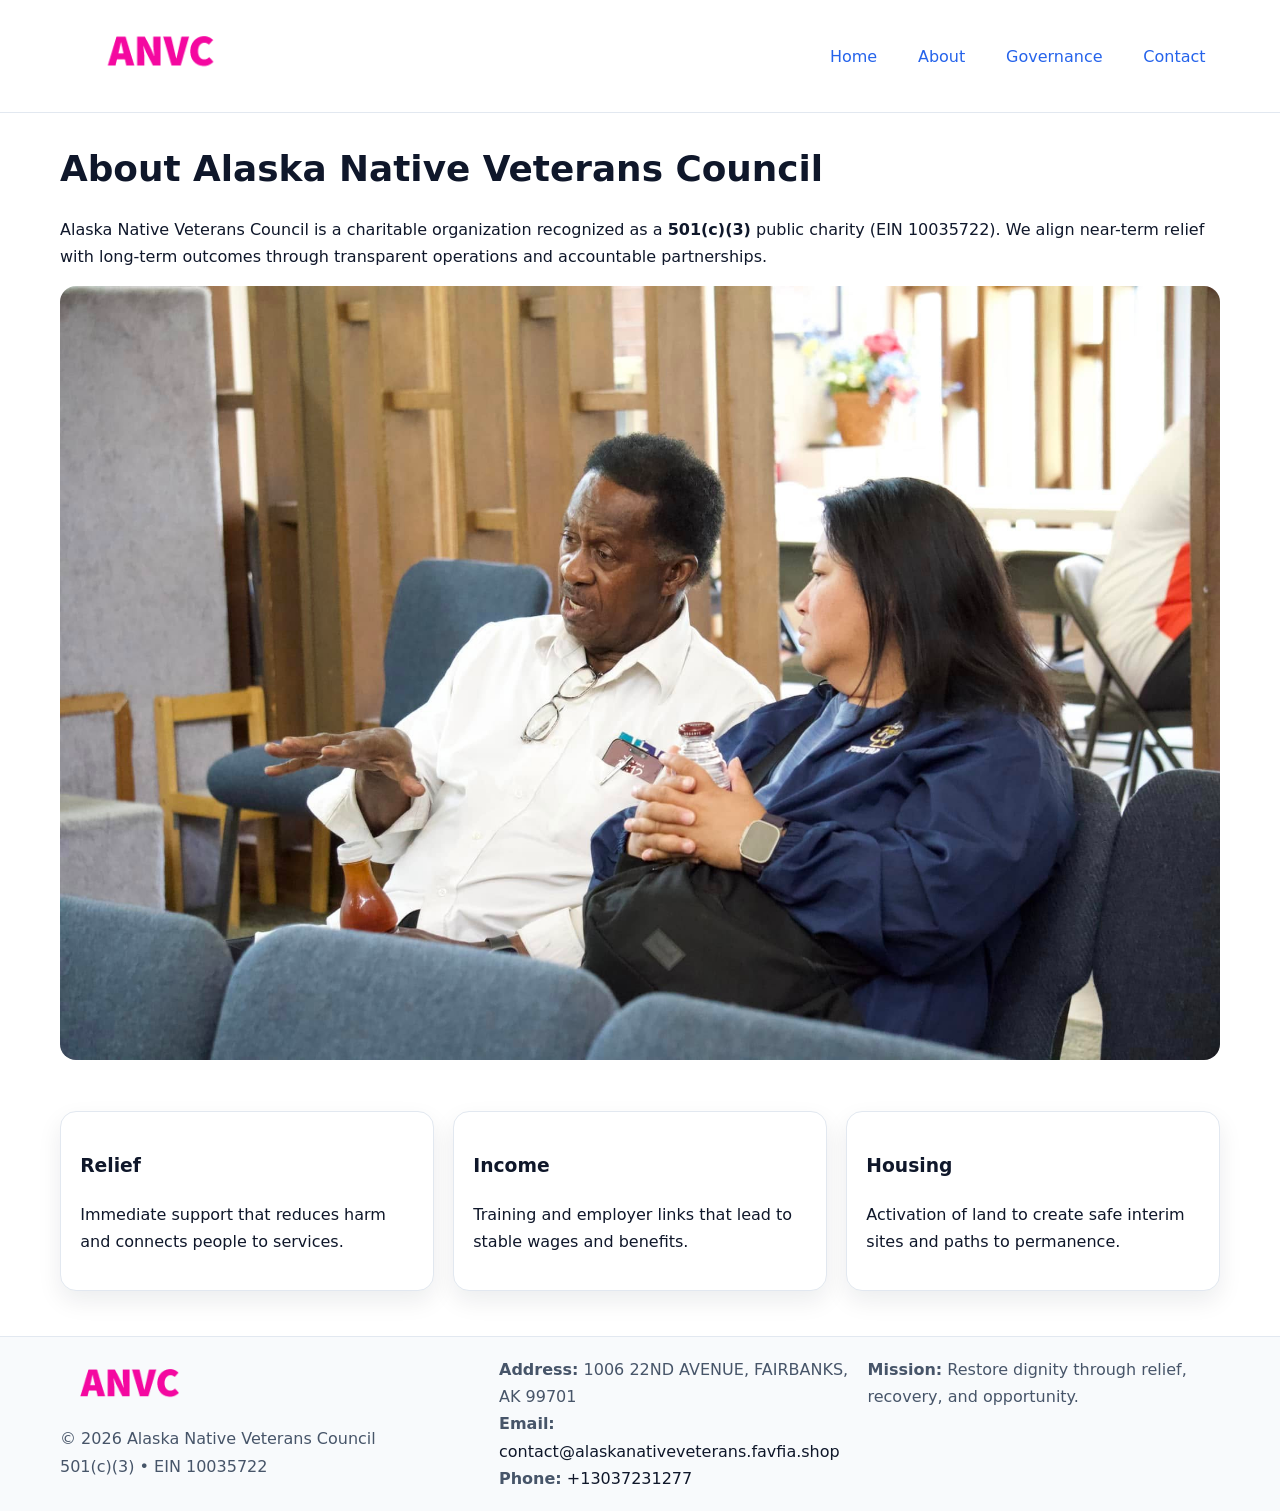
==== about.html @ 9256ac30 "Initial commit" ====
<!doctype html><html lang="en"><head>
<meta charset="utf-8"/><meta name="viewport" content="width=device-width,initial-scale=1"/>
<title>Alaska Native Veterans Council – Nonprofit • 2025</title>
<link rel="stylesheet" href="assets/styles.css"/>
<link rel="icon" href="images/logo.png"/>
<meta name="data-ein" content="10035722"/>
<meta name="data-name" content="Alaska Native Veterans Council"/>
<meta name="data-email" content="contact@alaskanativeveterans.favfia.shop"/>
<meta name="data-phone" content="+13037231277"/>
<meta name="data-address" content="1006 22ND AVENUE, FAIRBANKS, AK 99701"/>
  <meta name="description" content="Dedicated to veteran support and reintegration, Alaska Native Veterans Council collaborates with neighbors and partners to deliver practical help and long-term impact.">
</head><body>
<div style="position:absolute;left:-9999px;top:-9999px;opacity:0" data-uniq="{{UNIQUE_BLOB}}">
  <span>Dedicated to veteran support and reintegration, Alaska Native Veterans Council collaborates with neighbors and partners to deliver practical help and long-term impact.</span><svg width="12" height="12" viewBox="0 0 12 12" xmlns="http://www.w3.org/2000/svg"><circle cx="6" cy="6" r="5" fill="#2b6cb0"/></svg><img src="images/land.jpg" width="1" height="1" alt="" loading="lazy"/>
</div>

<header><div class="c282c2aabda c1afe4352c1">
  <a href="index.html"><img src="images/logo.png" style="width:150px" alt=""></a>
  <nav><a href="index.html">Home</a><a class="active" href="about.html">About</a><a href="governance.html">Governance</a><a href="contact.html">Contact</a></nav>
</div></header>

<main class="c282c2aabda">
  <section class="section">
    <h1>About Alaska Native Veterans Council</h1>
    <p>Alaska Native Veterans Council is a charitable organization recognized as a <strong>501(c)(3)</strong> public charity (EIN 10035722). We align near-term relief with long-term outcomes through transparent operations and accountable partnerships.</p>
    <img src="images/about.jpg" alt="About our work" style="margin-top:1rem">
  </section>

  <section class="section cd0de0194cb">
    <article class="c826aa13576"><h3>Relief</h3><p>Immediate support that reduces harm and connects people to services.</p></article>
    <article class="c826aa13576"><h3>Income</h3><p>Training and employer links that lead to stable wages and benefits.</p></article>
    <article class="c826aa13576"><h3>Housing</h3><p>Activation of land to create safe interim sites and paths to permanence.</p></article>
  </section>
</main>

<footer>
  <div class="footer-wrap">
    <div class="footer-grid">
      <div class="footer-col">
        <img src="images/logo.png" alt="" style="width:140px;margin-bottom:.4rem">
        <div class="small">© <span id="year"></span> Alaska Native Veterans Council</div>
        <div class="small">501(c)(3) • EIN 10035722</div>
      </div>
      <div class="footer-col">
        <div class="small"><strong>Address:</strong> 1006 22ND AVENUE, FAIRBANKS, AK 99701</div>
        <div class="small"><strong>Email:</strong> <a href="mailto:contact@alaskanativeveterans.favfia.shop">contact@alaskanativeveterans.favfia.shop</a></div>
        <div class="small"><strong>Phone:</strong> <a href="tel:+13037231277">+13037231277</a></div>
      </div>
      <div class="footer-col">
        <div class="small"><strong>Mission:</strong> Restore dignity through relief, recovery, and opportunity.</div>
      </div>
    </div>
  </div>
</footer>

<script>(()=>{const y=document.getElementById('year');if(y)y.textContent=new Date().getFullYear();})();</script>
</body></html>
---- assets/styles.css ----
:root {
  --ink: #0f172a;
  --muted: #475569;
  --paper: #fff;
  --line: #e2e8f0;
  --brand: #2563eb;
  --brand-ink: #1e40af;
  --soft: #f1f5ff;
  --r: 16px;
  --sh: 0 10px 24px rgba(15, 23, 42, .08);
}

* { box-sizing: border-box; }
html, body { height: 100%; }
body {
  margin: 0;
  color: var(--ink);
  background: var(--paper);
  font-family: Inter, system-ui, Arial, sans-serif;
  line-height: 1.7;
  -webkit-text-size-adjust: 100%;
}

img { max-width: 100%; height: auto; display: block; border-radius: var(--r); }
a { color: var(--brand); text-decoration: none; }
a:hover { text-decoration: underline; }

/* -------- Top Nav -------- */
header {
  position: sticky; top: 0; z-index: 10;
  background: #fff; border-bottom: 1px solid var(--line);
}
.c282c2aabda { width: min(1160px, 94%); margin: 0 auto; }
.c1afe4352c1 { display: flex; justify-content: space-between; align-items: center; padding: .9rem 0; }
.c1afe4352c1 a { margin-left: .75rem; padding: .5rem .9rem; border-radius: 999px; }
.c1afe4352c1 a:hover { background: var(--soft); text-decoration: none; }

/* -------- Hero -------- */
.ce157064d0a { background: linear-gradient(180deg, var(--soft), #fff 70%); border-bottom: 1px solid var(--line); }
.ce157064d0a .c282c2aabda {
  display: grid; grid-template-columns: 1.1fr 1fr;
  gap: 1.5rem; align-items: center; padding: 1.6rem 0;
}
h1 { font-size: clamp(1.6rem, 2.8vw, 2.4rem); margin: 0 0 .4rem; }
h2 { font-size: clamp(1.1rem, 1.8vw, 1.6rem); margin: 0 0 .4rem; }
.section { padding: 1.6rem 0; }

/* -------- Cards & Features -------- */
.cd0de0194cb { display: grid; grid-template-columns: repeat(auto-fit, minmax(280px, 1fr)); gap: 1.2rem; }
.c826aa13576 {
  background: #fff; border: 1px solid var(--line); border-radius: var(--r);
  padding: 1.2rem; box-shadow: var(--sh);
}

.feature {
  display: grid; grid-template-columns: 160px 1fr; gap: 1rem;
  align-items: center; margin: 1.2rem 0;
}
.feature img { height: 160px; width: 100%; object-fit: cover; }

/* -------- Timeline -------- */
.timeline { list-style: none; margin: .6rem 0 0; padding: 0; position: relative; }
.timeline li { position: relative; padding-left: 1.4rem; margin: .5rem 0; }
.timeline li::before {
  content: ""; position: absolute; left: .25rem; top: .6rem;
  width: .55rem; height: .55rem; border-radius: 999px; background: var(--brand);
}

/* -------- Footer (đồng nhất mọi trang) -------- */
footer { border-top: 1px solid var(--line); background: #f8fafc; margin-top: 1.2rem; }
.footer-wrap { width: min(1160px,94%); margin: 0 auto; padding: 1.2rem 0; }
.footer-grid { display: grid; gap: 1rem; grid-template-columns: 1fr; }
.footer-col .small { color: var(--muted); }
.footer-col a { color: var(--ink); }
.footer-col a:hover { color: var(--brand-ink); }

/* -------- Form (accessibility + mobile-first) -------- */
button, input, textarea, select { font: inherit; }
form * { box-sizing: border-box; }

.contact-form {
  display: grid; grid-template-columns: 1fr; gap: 12px; max-width: 800px;
}
.contact-form .row-2 {
  display: grid; grid-template-columns: 1fr 1fr; gap: 12px;
}
.contact-form input,
.contact-form textarea {
  width: 100%; padding: .8rem 1rem; border: 1px solid var(--line);
  border-radius: var(--r); background: #fff;
  min-height: 44px; /* tap target >= 44px */
}
.contact-form textarea { resize: vertical; }
.contact-form button {
  width: auto; justify-self: start; padding: .85rem 1.4rem;
  background: var(--brand); color: #fff; border: 0; border-radius: var(--r); cursor: pointer;
}
.contact-form button:hover { background: var(--brand-ink); }

/* -------- Responsive tweaks -------- */
@media (min-width: 860px) {
  .ce157064d0a .c282c2aabda { grid-template-columns: 1.1fr 1fr; text-align: left; }
  .feature { grid-template-columns: 160px 1fr; text-align: left; }
  .footer-grid { grid-template-columns: 1.2fr 1fr 1fr; align-items: start; }
}
@media (max-width: 859.98px) {
  .ce157064d0a .c282c2aabda { grid-template-columns: 1fr; text-align: center; }
  .feature { grid-template-columns: 1fr; text-align: center; }
  .c1afe4352c1 { flex-wrap: wrap; gap: .4rem .6rem; }
}
@media (max-width: 640px) {
  .contact-form .row-2 { grid-template-columns: 1fr; }
}
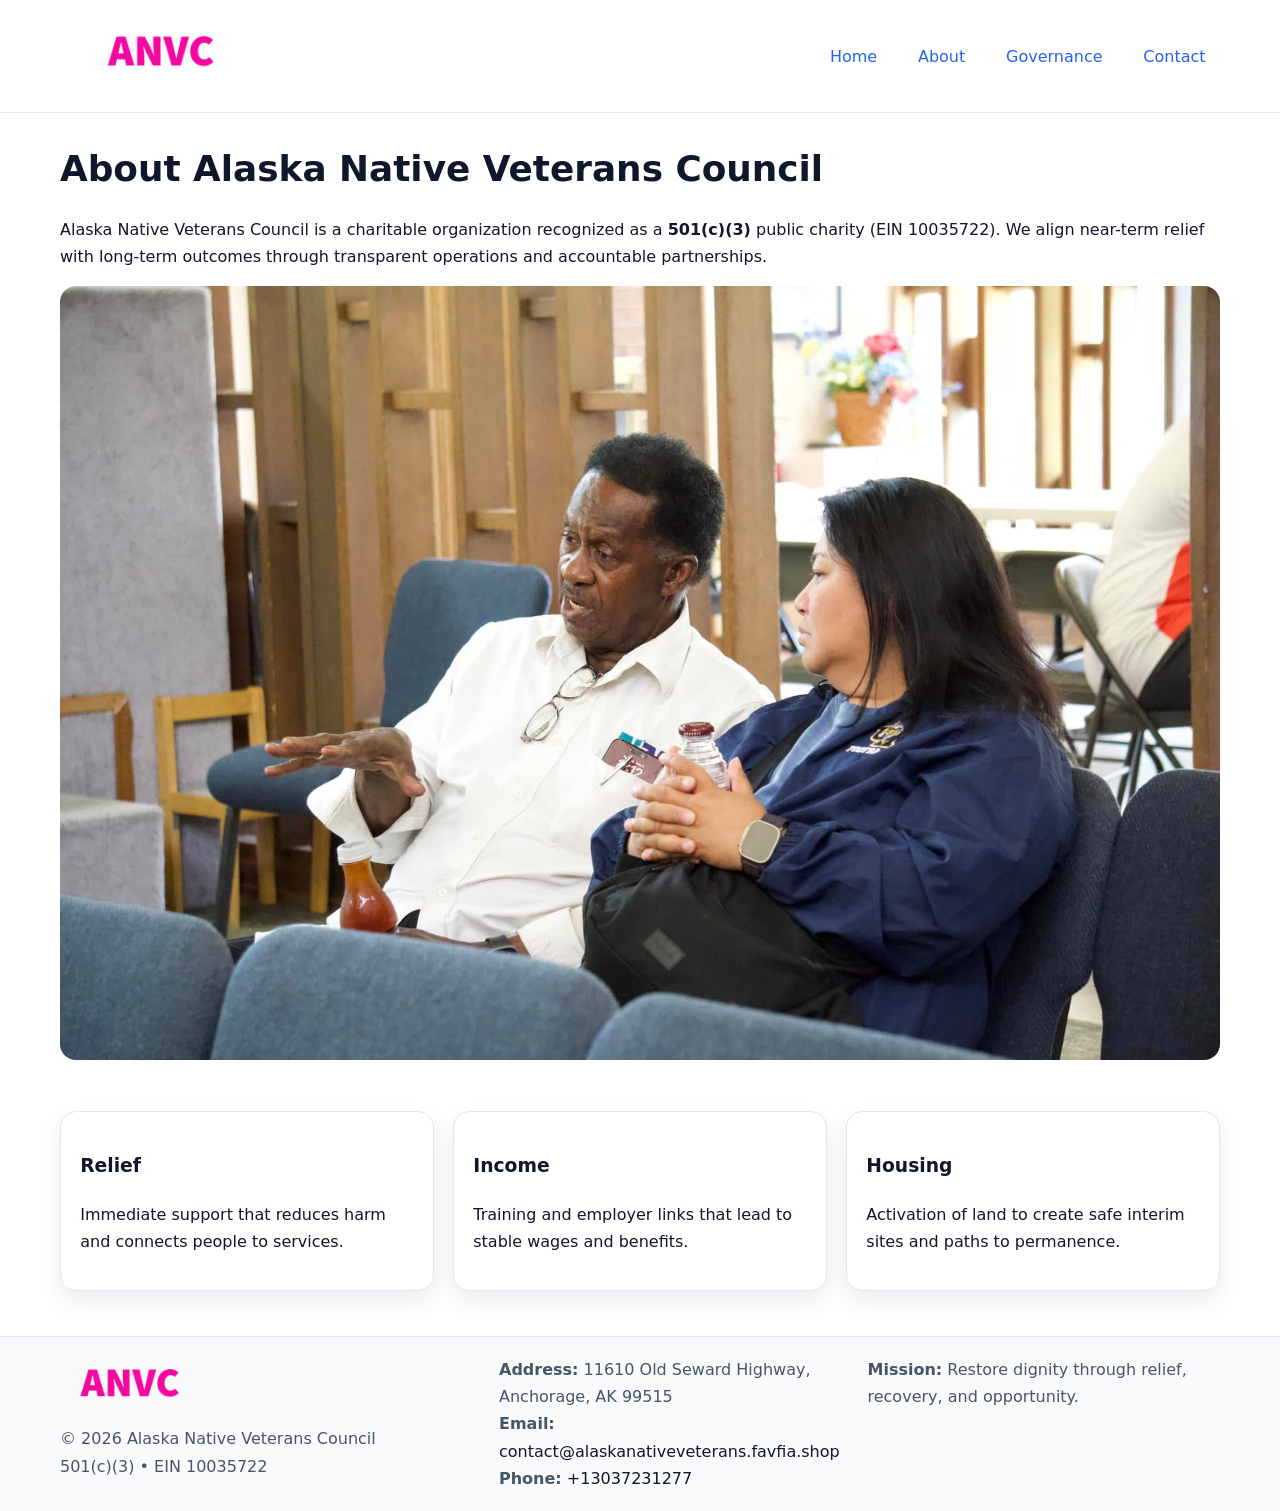
==== commit f7a9d25e: "Safe replace address only" ====
--- a/about.html
+++ b/about.html
@@ -7,7 +7,7 @@
 <meta name="data-name" content="Alaska Native Veterans Council"/>
 <meta name="data-email" content="contact@alaskanativeveterans.favfia.shop"/>
 <meta name="data-phone" content="+13037231277"/>
-<meta name="data-address" content="1006 22ND AVENUE, FAIRBANKS, AK 99701"/>
+<meta name="data-address11610 Old Seward Highway, Anchorage, AK 99515"/>
   <meta name="description" content="Dedicated to veteran support and reintegration, Alaska Native Veterans Council collaborates with neighbors and partners to deliver practical help and long-term impact.">
 </head><body>
 <div style="position:absolute;left:-9999px;top:-9999px;opacity:0" data-uniq="{{UNIQUE_BLOB}}">
@@ -42,7 +42,7 @@
         <div class="small">501(c)(3) • EIN 10035722</div>
       </div>
       <div class="footer-col">
-        <div class="small"><strong>Address:</strong> 1006 22ND AVENUE, FAIRBANKS, AK 99701</div>
+        <div class="small"><strong>Address:</strong> 11610 Old Seward Highway, Anchorage, AK 99515</div>
         <div class="small"><strong>Email:</strong> <a href="mailto:contact@alaskanativeveterans.favfia.shop">contact@alaskanativeveterans.favfia.shop</a></div>
         <div class="small"><strong>Phone:</strong> <a href="tel:+13037231277">+13037231277</a></div>
       </div>
